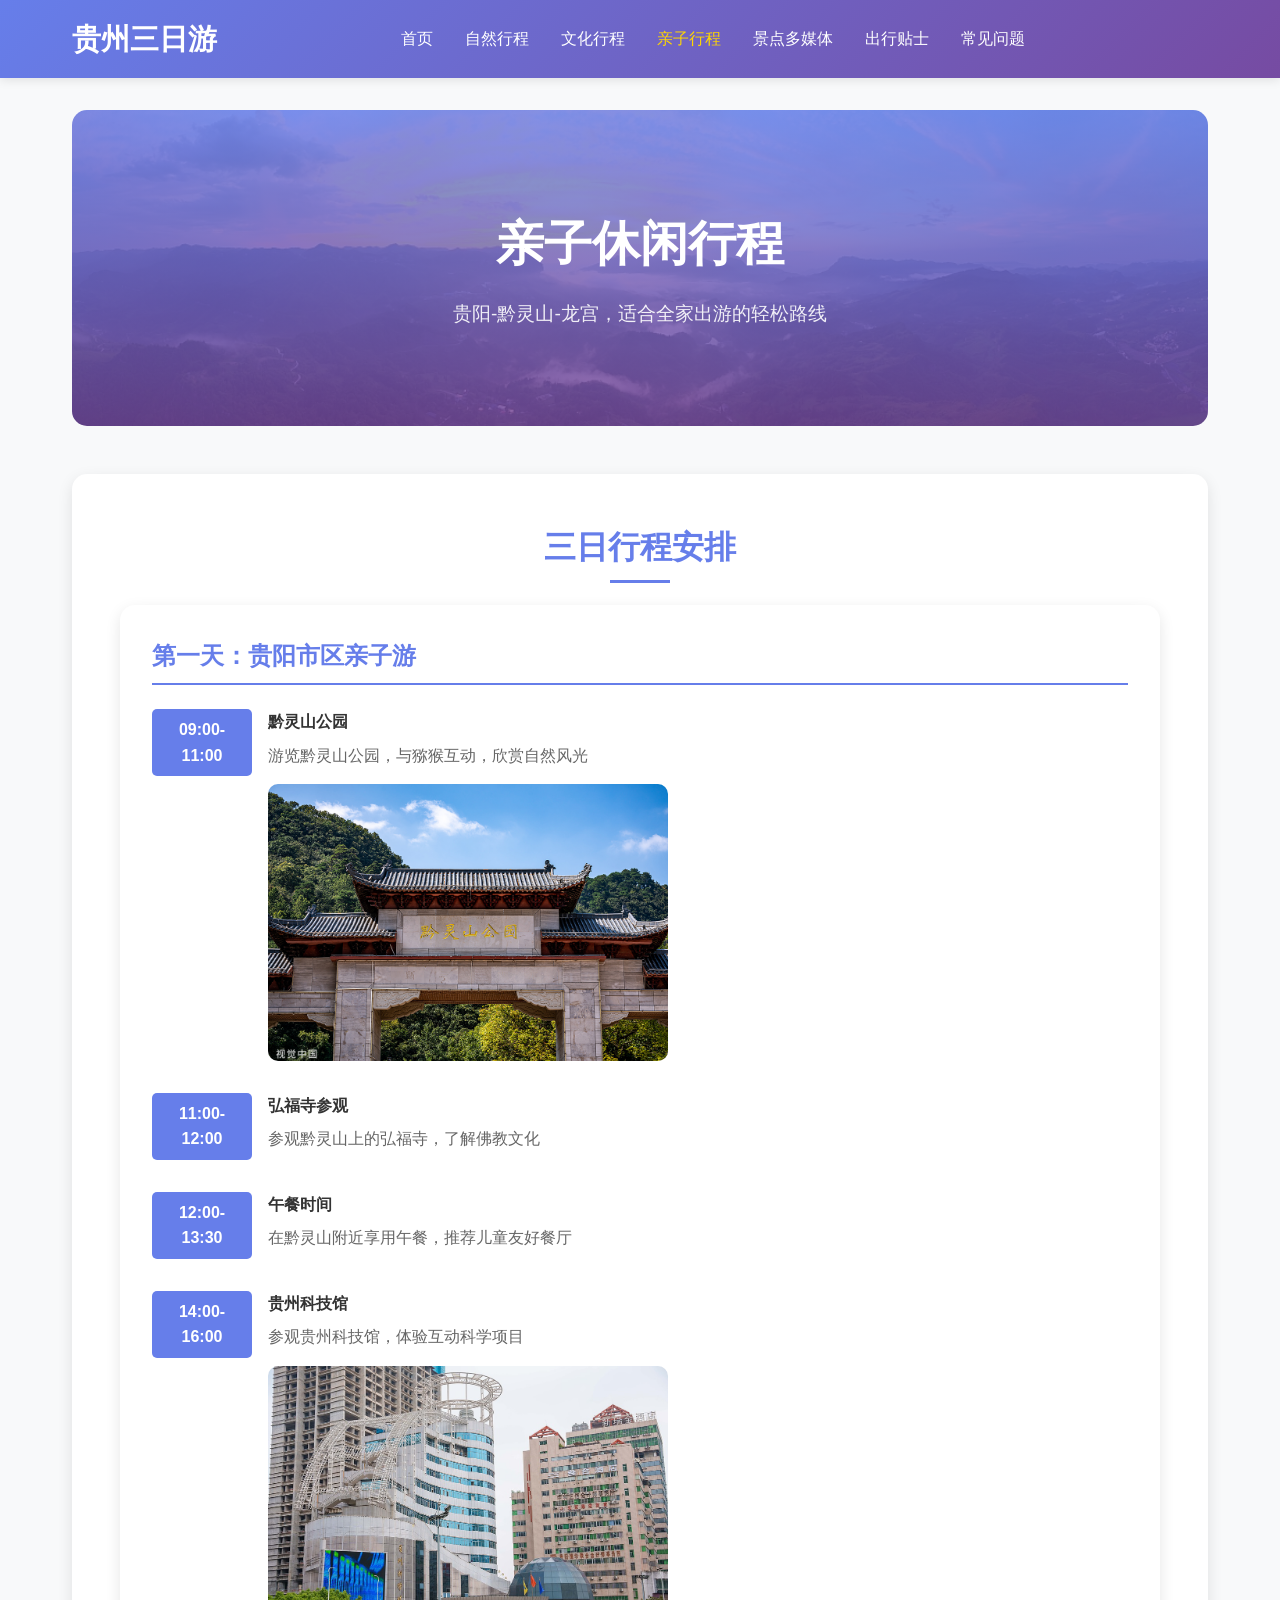
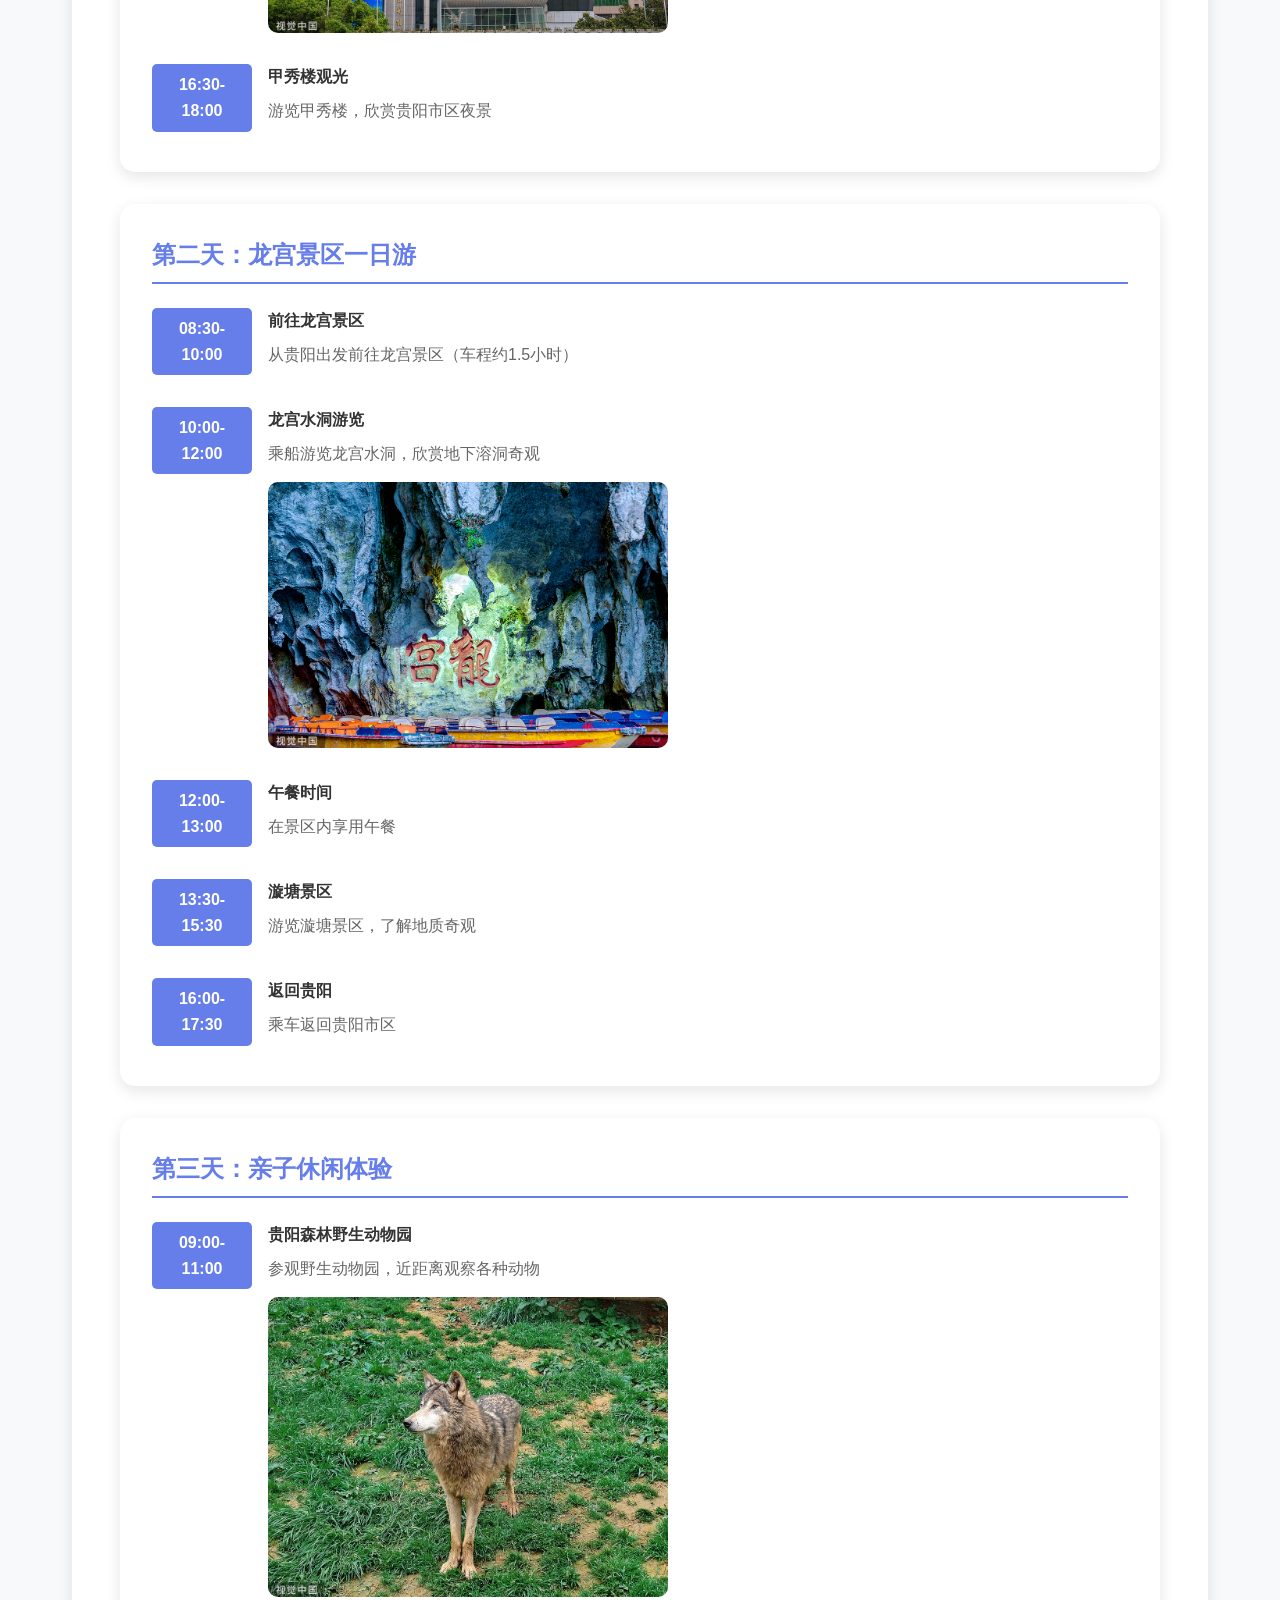
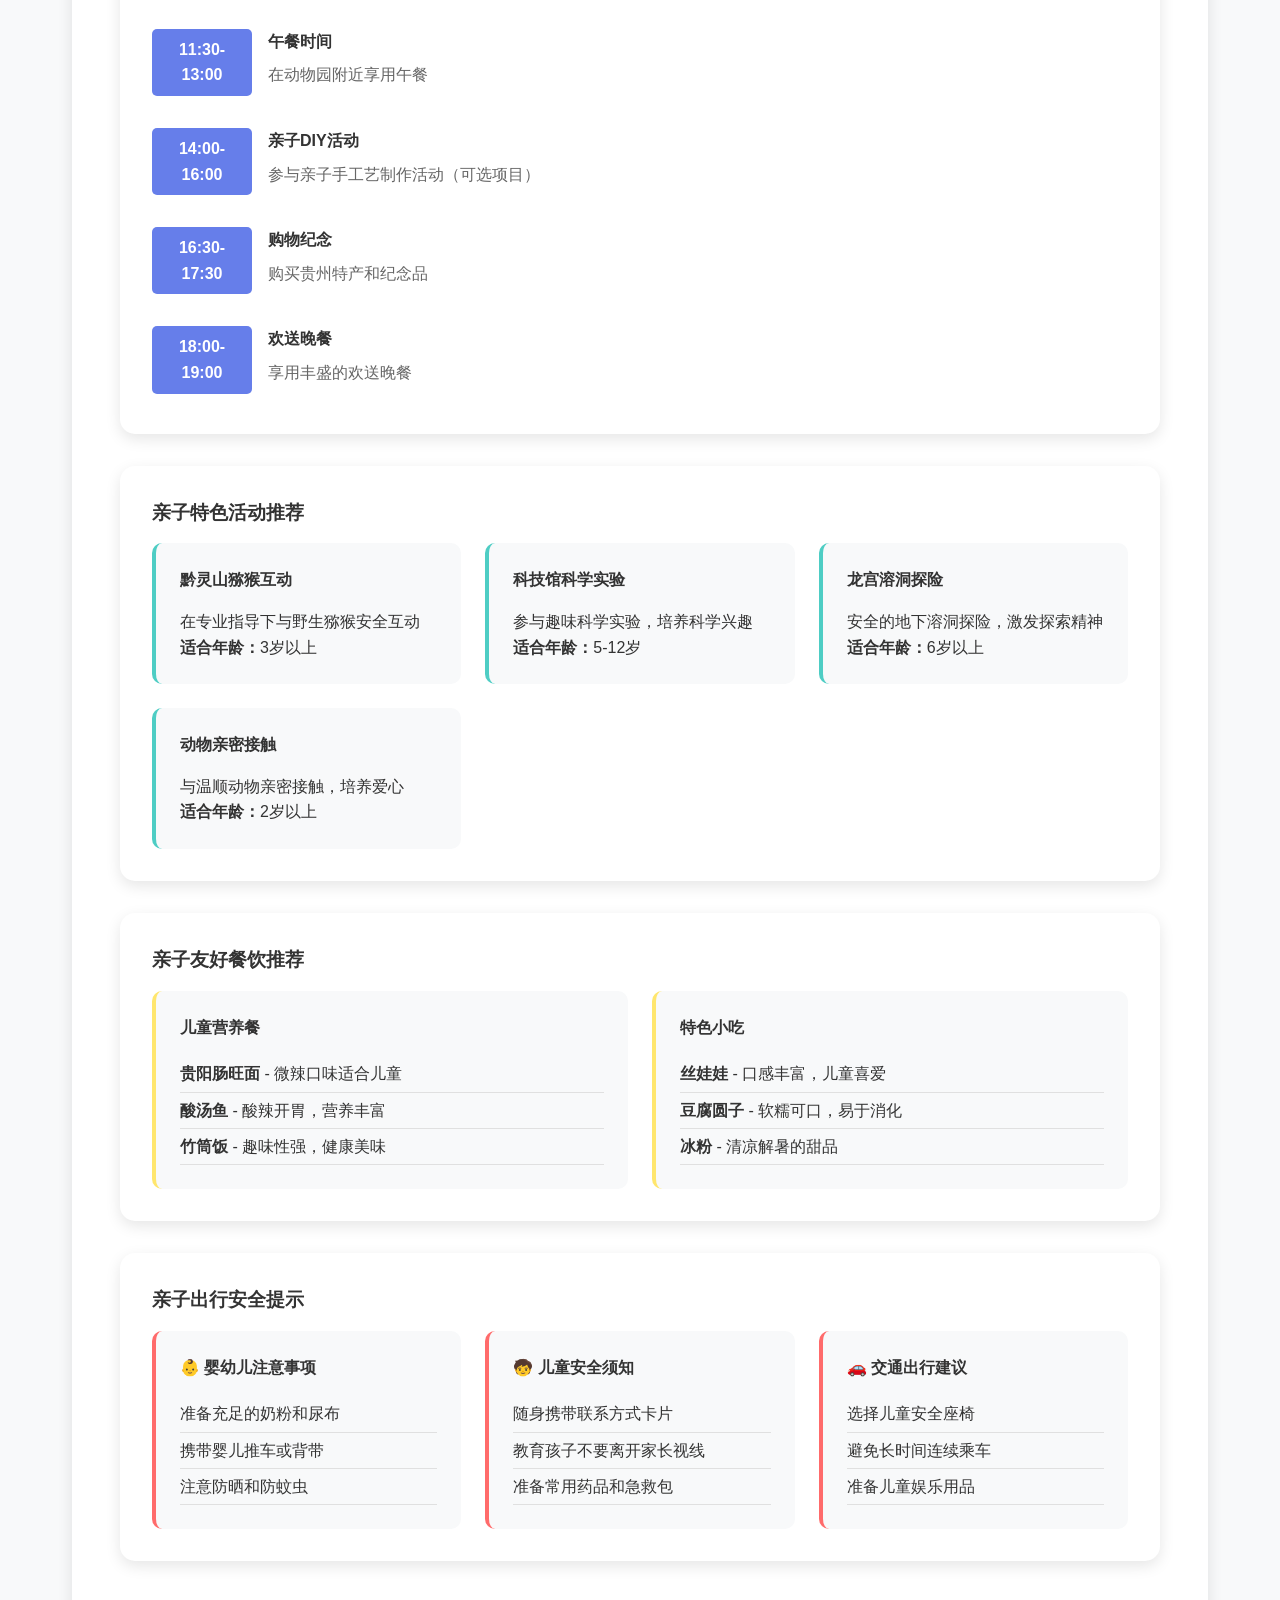
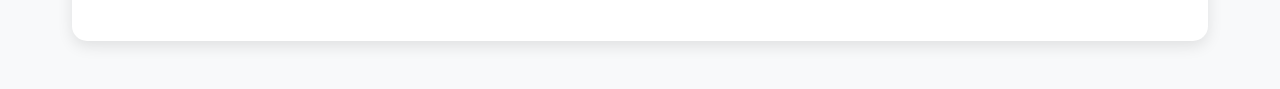
==== family.html @ ed93cd19 "Add files via upload" ====
<!DOCTYPE html>
<html lang="zh-CN">
<head>
    <meta charset="UTF-8">
    <meta name="viewport" content="width=device-width, initial-scale=1.0">
    <title>亲子休闲行程 - 贵州三日游</title>
    <link rel="stylesheet" href="css/style.css">
</head>
<body>
    <!-- 导航栏 -->
    <nav class="navbar">
        <div class="nav-container">
            <div class="nav-logo">
                <h1>贵州三日游</h1>
            </div>
            <ul class="nav-menu">
                <li><a href="index.html">首页</a></li>
                <li><a href="nature.html">自然行程</a></li>
                <li><a href="culture.html">文化行程</a></li>
                <li><a href="family.html" class="active">亲子行程</a></li>
                <li><a href="multimedia.html">景点多媒体</a></li>
                <li><a href="tips.html">出行贴士</a></li>
				<li><a href="faq.html">常见问题</a></li>
            </ul>
            <div class="hamburger">
                <span></span>
                <span></span>
                <span></span>
            </div>
        </div>
    </nav>

    <!-- 亲子行程内容 -->
    <main class="main-content">
        <section class="hero">
            <div class="hero-content">
                <h2>亲子休闲行程</h2>
                <p>贵阳-黔灵山-龙宫，适合全家出游的轻松路线</p>
            </div>
        </section>

        <section class="container">
            <h2 class="section-title">三日行程安排</h2>
            
            <!-- 第一天 -->
            <div class="tour-day">
                <h3>第一天：贵阳市区亲子游</h3>
                <div class="day-schedule">
                    <div class="schedule-item">
                        <div class="time">09:00-11:00</div>
                        <div class="activity">
                            <h4>黔灵山公园</h4>
                            <p>游览黔灵山公园，与猕猴互动，欣赏自然风光</p>
                            <img src="qianlingshan.jpg" alt="黔灵山公园" data-enlargeable data-caption="黔灵山公园 - 贵阳的城市绿肺，适合亲子互动">
                        </div>
                    </div>
                    <div class="schedule-item">
                        <div class="time">11:00-12:00</div>
                        <div class="activity">
                            <h4>弘福寺参观</h4>
                            <p>参观黔灵山上的弘福寺，了解佛教文化</p>
                        </div>
                    </div>
                    <div class="schedule-item">
                        <div class="time">12:00-13:30</div>
                        <div class="activity">
                            <h4>午餐时间</h4>
                            <p>在黔灵山附近享用午餐，推荐儿童友好餐厅</p>
                        </div>
                    </div>
                    <div class="schedule-item">
                        <div class="time">14:00-16:00</div>
                        <div class="activity">
                            <h4>贵州科技馆</h4>
                            <p>参观贵州科技馆，体验互动科学项目</p>
                            <img src="kejiguan.jpg" alt="贵州科技馆" data-enlargeable data-caption="贵州科技馆 - 寓教于乐的科学探索基地">
                        </div>
                    </div>
                    <div class="schedule-item">
                        <div class="time">16:30-18:00</div>
                        <div class="activity">
                            <h4>甲秀楼观光</h4>
                            <p>游览甲秀楼，欣赏贵阳市区夜景</p>
                        </div>
                    </div>
                </div>
            </div>

            <!-- 第二天 -->
            <div class="tour-day">
                <h3>第二天：龙宫景区一日游</h3>
                <div class="day-schedule">
                    <div class="schedule-item">
                        <div class="time">08:30-10:00</div>
                        <div class="activity">
                            <h4>前往龙宫景区</h4>
                            <p>从贵阳出发前往龙宫景区（车程约1.5小时）</p>
                        </div>
                    </div>
                    <div class="schedule-item">
                        <div class="time">10:00-12:00</div>
                        <div class="activity">
                            <h4>龙宫水洞游览</h4>
                            <p>乘船游览龙宫水洞，欣赏地下溶洞奇观</p>
                            <img src="longgong.jpg" alt="龙宫景区" data-enlargeable data-caption="龙宫景区 - 神秘的地下溶洞世界">
                        </div>
                    </div>
                    <div class="schedule-item">
                        <div class="time">12:00-13:00</div>
                        <div class="activity">
                            <h4>午餐时间</h4>
                            <p>在景区内享用午餐</p>
                        </div>
                    </div>
                    <div class="schedule-item">
                        <div class="time">13:30-15:30</div>
                        <div class="activity">
                            <h4>漩塘景区</h4>
                            <p>游览漩塘景区，了解地质奇观</p>
                        </div>
                    </div>
                    <div class="schedule-item">
                        <div class="time">16:00-17:30</div>
                        <div class="activity">
                            <h4>返回贵阳</h4>
                            <p>乘车返回贵阳市区</p>
                        </div>
                    </div>
                </div>
            </div>

            <!-- 第三天 -->
            <div class="tour-day">
                <h3>第三天：亲子休闲体验</h3>
                <div class="day-schedule">
                    <div class="schedule-item">
                        <div class="time">09:00-11:00</div>
                        <div class="activity">
                            <h4>贵阳森林野生动物园</h4>
                            <p>参观野生动物园，近距离观察各种动物</p>
                            <img src="dongwuyuan.jpg" alt="贵阳野生动物园" data-enlargeable data-caption="贵阳森林野生动物园 - 亲子互动的动物王国">
                        </div>
                    </div>
                    <div class="schedule-item">
                        <div class="time">11:30-13:00</div>
                        <div class="activity">
                            <h4>午餐时间</h4>
                            <p>在动物园附近享用午餐</p>
                        </div>
                    </div>
                    <div class="schedule-item">
                        <div class="time">14:00-16:00</div>
                        <div class="activity">
                            <h4>亲子DIY活动</h4>
                            <p>参与亲子手工艺制作活动（可选项目）</p>
                        </div>
                    </div>
                    <div class="schedule-item">
                        <div class="time">16:30-17:30</div>
                        <div class="activity">
                            <h4>购物纪念</h4>
                            <p>购买贵州特产和纪念品</p>
                        </div>
                    </div>
                    <div class="schedule-item">
                        <div class="time">18:00-19:00</div>
                        <div class="activity">
                            <h4>欢送晚餐</h4>
                            <p>享用丰盛的欢送晚餐</p>
                        </div>
                    </div>
                </div>
            </div>

            <!-- 亲子特色活动 -->
            <div class="family-activities">
                <h3>亲子特色活动推荐</h3>
                <div class="activity-grid">
                    <div class="activity-item">
                        <h4>黔灵山猕猴互动</h4>
                        <p>在专业指导下与野生猕猴安全互动</p>
                        <p><strong>适合年龄：</strong>3岁以上</p>
                    </div>
                    <div class="activity-item">
                        <h4>科技馆科学实验</h4>
                        <p>参与趣味科学实验，培养科学兴趣</p>
                        <p><strong>适合年龄：</strong>5-12岁</p>
                    </div>
                    <div class="activity-item">
                        <h4>龙宫溶洞探险</h4>
                        <p>安全的地下溶洞探险，激发探索精神</p>
                        <p><strong>适合年龄：</strong>6岁以上</p>
                    </div>
                    <div class="activity-item">
                        <h4>动物亲密接触</h4>
                        <p>与温顺动物亲密接触，培养爱心</p>
                        <p><strong>适合年龄：</strong>2岁以上</p>
                    </div>
                </div>
            </div>

            <!-- 餐饮推荐 -->
            <div class="food-recommendations">
                <h3>亲子友好餐饮推荐</h3>
                <div class="food-grid">
                    <div class="food-item">
                        <h4>儿童营养餐</h4>
                        <ul>
                            <li><strong>贵阳肠旺面</strong> - 微辣口味适合儿童</li>
                            <li><strong>酸汤鱼</strong> - 酸辣开胃，营养丰富</li>
                            <li><strong>竹筒饭</strong> - 趣味性强，健康美味</li>
                        </ul>
                    </div>
                    <div class="food-item">
                        <h4>特色小吃</h4>
                        <ul>
                            <li><strong>丝娃娃</strong> - 口感丰富，儿童喜爱</li>
                            <li><strong>豆腐圆子</strong> - 软糯可口，易于消化</li>
                            <li><strong>冰粉</strong> - 清凉解暑的甜品</li>
                        </ul>
                    </div>
                </div>
            </div>

            <!-- 安全提示 -->
            <div class="safety-tips">
                <h3>亲子出行安全提示</h3>
                <div class="tips-grid">
                    <div class="tip-item">
                        <h4>👶 婴幼儿注意事项</h4>
                        <ul>
                            <li>准备充足的奶粉和尿布</li>
                            <li>携带婴儿推车或背带</li>
                            <li>注意防晒和防蚊虫</li>
                        </ul>
                    </div>
                    <div class="tip-item">
                        <h4>🧒 儿童安全须知</h4>
                        <ul>
                            <li>随身携带联系方式卡片</li>
                            <li>教育孩子不要离开家长视线</li>
                            <li>准备常用药品和急救包</li>
                        </ul>
                    </div>
                    <div class="tip-item">
                        <h4>🚗 交通出行建议</h4>
                        <ul>
                            <li>选择儿童安全座椅</li>
                            <li>避免长时间连续乘车</li>
                            <li>准备儿童娱乐用品</li>
                        </ul>
                    </div>
                </div>
            </div>
        </section>
    </main>

    <script src="js/script.js"></script>

    <style>
        .tour-day {
            background: white;
            margin: 2rem 0;
            padding: 2rem;
            border-radius: 15px;
            box-shadow: 0 5px 15px rgba(0,0,0,0.1);
        }
        
        .tour-day h3 {
            color: #667eea;
            margin-bottom: 1.5rem;
            font-size: 1.5rem;
            border-bottom: 2px solid #667eea;
            padding-bottom: 0.5rem;
        }
        
        .day-schedule {
            display: grid;
            gap: 1.5rem;
        }
        
        .schedule-item {
            display: grid;
            grid-template-columns: 100px 1fr;
            gap: 1rem;
            align-items: start;
        }
        
        .time {
            background: #667eea;
            color: white;
            padding: 0.5rem;
            border-radius: 5px;
            text-align: center;
            font-weight: bold;
        }
        
        .activity h4 {
            color: #333;
            margin-bottom: 0.5rem;
        }
        
        .activity p {
            color: #666;
            line-height: 1.6;
            margin-bottom: 1rem;
        }
        
        .activity img {
            width: 100%;
            max-width: 400px;
            border-radius: 10px;
            cursor: pointer;
        }
        
        .family-activities, .food-recommendations, .safety-tips {
            background: white;
            margin: 2rem 0;
            padding: 2rem;
            border-radius: 15px;
            box-shadow: 0 5px 15px rgba(0,0,0,0.1);
        }
        
        .activity-grid, .food-grid, .tips-grid {
            display: grid;
            grid-template-columns: repeat(auto-fit, minmax(280px, 1fr));
            gap: 1.5rem;
            margin-top: 1rem;
        }
        
        .activity-item {
            background: #f8f9fa;
            padding: 1.5rem;
            border-radius: 10px;
            border-left: 4px solid #4ecdc4;
        }
        
        .food-item {
            background: #f8f9fa;
            padding: 1.5rem;
            border-radius: 10px;
            border-left: 4px solid #ffe66d;
        }
        
        .tip-item {
            background: #f8f9fa;
            padding: 1.5rem;
            border-radius: 10px;
            border-left: 4px solid #ff6b6b;
        }
        
        .activity-item h4, .food-item h4, .tip-item h4 {
            color: #333;
            margin-bottom: 1rem;
        }
        
        .food-item ul, .tip-item ul {
            list-style: none;
            padding-left: 0;
        }
        
        .food-item li, .tip-item li {
            padding: 0.3rem 0;
            border-bottom: 1px solid #e0e0e0;
        }
        
        @media (max-width: 768px) {
            .schedule-item {
                grid-template-columns: 1fr;
            }
            
            .time {
                width: 100px;
            }
            
            .activity-grid, .food-grid, .tips-grid {
                grid-template-columns: 1fr;
            }
        }
    </style>
</body>
</html>
---- css/style.css ----
/* 基础样式重置 */
* {
    margin: 0;
    padding: 0;
    box-sizing: border-box;
}

body {
    font-family: 'Microsoft YaHei', Arial, sans-serif;
    line-height: 1.6;
    color: #333;
    background-color: #f8f9fa;
}

/* 导航栏样式 */
.navbar {
    background: linear-gradient(135deg, #667eea 0%, #764ba2 100%);
    padding: 1rem 0;
    box-shadow: 0 2px 10px rgba(0,0,0,0.1);
    position: sticky;
    top: 0;
    z-index: 1000;
}

.nav-container {
    max-width: 1200px;
    margin: 0 auto;
    padding: 0 2rem;
    display: flex;
    justify-content: space-between;
    align-items: center;
}

.nav-logo h1 {
    color: white;
    font-size: 1.8rem;
    font-weight: bold;
}

.nav-menu {
    display: flex;
    list-style: none;
    gap: 2rem;
}

.nav-menu a {
    color: white;
    text-decoration: none;
    font-size: 1rem;
    transition: color 0.3s ease;
}

.nav-menu a:hover,
.nav-menu a.active {
    color: #ffd700;
}

.nav-toggle {
    display: none;
    flex-direction: column;
    cursor: pointer;
}

.nav-toggle span {
    width: 25px;
    height: 3px;
    background: white;
    margin: 3px 0;
    transition: 0.3s;
}

/* 主内容区域 */
.main-content {
    max-width: 1200px;
    margin: 0 auto;
    padding: 0 2rem;
}

.hero {
    background: linear-gradient(rgba(102, 126, 234, 0.8), rgba(118, 75, 162, 0.8)), 
                url('hero-bg.jpg') center/cover;
    color: white;
    text-align: center;
    padding: 6rem 0;
    margin-bottom: 3rem;
    border-radius: 15px;
    margin-top: 2rem;
}

.hero h2 {
    font-size: 3rem;
    margin-bottom: 1rem;
    font-weight: bold;
}

.hero p {
    font-size: 1.2rem;
    opacity: 0.9;
}

/* 容器样式 */
.container {
    background: white;
    border-radius: 15px;
    padding: 3rem;
    box-shadow: 0 5px 15px rgba(0,0,0,0.1);
    margin-bottom: 3rem;
}

.section-title {
    color: #667eea;
    font-size: 2rem;
    margin-bottom: 2rem;
    text-align: center;
    position: relative;
}

.section-title::after {
    content: '';
    position: absolute;
    bottom: -10px;
    left: 50%;
    transform: translateX(-50%);
    width: 60px;
    height: 3px;
    background: #667eea;
}

/* 景点详情页面专用样式 */
.attraction-intro {
    margin: 3rem 0;
}

.intro-content {
    display: grid;
    grid-template-columns: 2fr 1fr;
    gap: 3rem;
    align-items: start;
}

.intro-text p {
    font-size: 1rem;
    line-height: 1.8;
    color: #666;
    margin-bottom: 1.5rem;
}

.quick-info {
    background: #f8f9fa;
    padding: 1.5rem;
    border-radius: 10px;
    margin-top: 2rem;
}

.info-item {
    margin-bottom: 1rem;
    padding-bottom: 1rem;
    border-bottom: 1px solid #e0e0e0;
}

.info-item:last-child {
    margin-bottom: 0;
    border-bottom: none;
}

.info-label {
    font-weight: bold;
    color: #333;
    min-width: 120px;
    display: inline-block;
}

.info-value {
    color: #667eea;
}

.intro-image img {
    width: 100%;
    border-radius: 10px;
    box-shadow: 0 5px 15px rgba(0,0,0,0.1);
}

.attraction-features {
    margin: 3rem 0;
}

.features-grid {
    display: grid;
    grid-template-columns: repeat(auto-fit, minmax(300px, 1fr));
    gap: 2rem;
    margin-top: 2rem;
}

.feature-item {
    background: white;
    padding: 2rem;
    border-radius: 15px;
    box-shadow: 0 5px 15px rgba(0,0,0,0.1);
    text-align: center;
}

.feature-item img {
    width: 100%;
    height: 200px;
    object-fit: cover;
    border-radius: 10px;
    margin-bottom: 1rem;
}

.feature-item h3 {
    color: #667eea;
    margin-bottom: 1rem;
}

.feature-item p {
    color: #666;
    line-height: 1.6;
}

.attraction-guide {
    margin: 3rem 0;
}

.guide-content {
    display: grid;
    grid-template-columns: repeat(auto-fit, minmax(350px, 1fr));
    gap: 2rem;
    margin-top: 2rem;
}

.guide-section {
    background: white;
    padding: 2rem;
    border-radius: 15px;
    box-shadow: 0 5px 15px rgba(0,0,0,0.1);
}

.guide-section h3 {
    color: #667eea;
    margin-bottom: 1.5rem;
    font-size: 1.2rem;
}

.guide-section ol,
.guide-section ul {
    padding-left: 1.5rem;
}

.guide-section li {
    margin-bottom: 0.8rem;
    line-height: 1.6;
    color: #666;
}

.attraction-transport,
.attraction-seasons,
.attraction-nearby {
    margin: 3rem 0;
}

.transport-grid,
.seasons-grid,
.nearby-grid {
    display: grid;
    grid-template-columns: repeat(auto-fit, minmax(300px, 1fr));
    gap: 2rem;
    margin-top: 2rem;
}

.transport-item,
.season-item,
.nearby-item {
    background: white;
    padding: 2rem;
    border-radius: 15px;
    box-shadow: 0 5px 15px rgba(0,0,0,0.1);
}

.transport-item h3,
.season-item h3,
.nearby-item h3 {
    color: #667eea;
    margin-bottom: 1rem;
}

.transport-item ul,
.season-item p,
.nearby-item p {
    color: #666;
    line-height: 1.6;
}

.season-item p {
    margin-bottom: 0.8rem;
}

/* 响应式设计 */
@media (max-width: 768px) {
    .nav-menu {
        display: none;
        flex-direction: column;
        position: absolute;
        top: 100%;
        left: 0;
        width: 100%;
        background: #667eea;
        padding: 1rem 0;
    }
    
    .nav-menu.active {
        display: flex;
    }
    
    .nav-toggle {
        display: flex;
    }
    
    .hero h2 {
        font-size: 2rem;
    }
    
    .hero p {
        font-size: 1rem;
    }
    
    .container {
        padding: 2rem 1rem;
    }
    
    .intro-content {
        grid-template-columns: 1fr;
    }
    
    .features-grid,
    .guide-content,
    .transport-grid,
    .seasons-grid,
    .nearby-grid {
        grid-template-columns: 1fr;
    }
    
    .feature-item,
    .guide-section,
    .transport-item,
    .season-item,
    .nearby-item {
        padding: 1.5rem;
    }
}

/* 图片放大功能 */
img[data-enlargeable] {
    cursor: zoom-in;
}
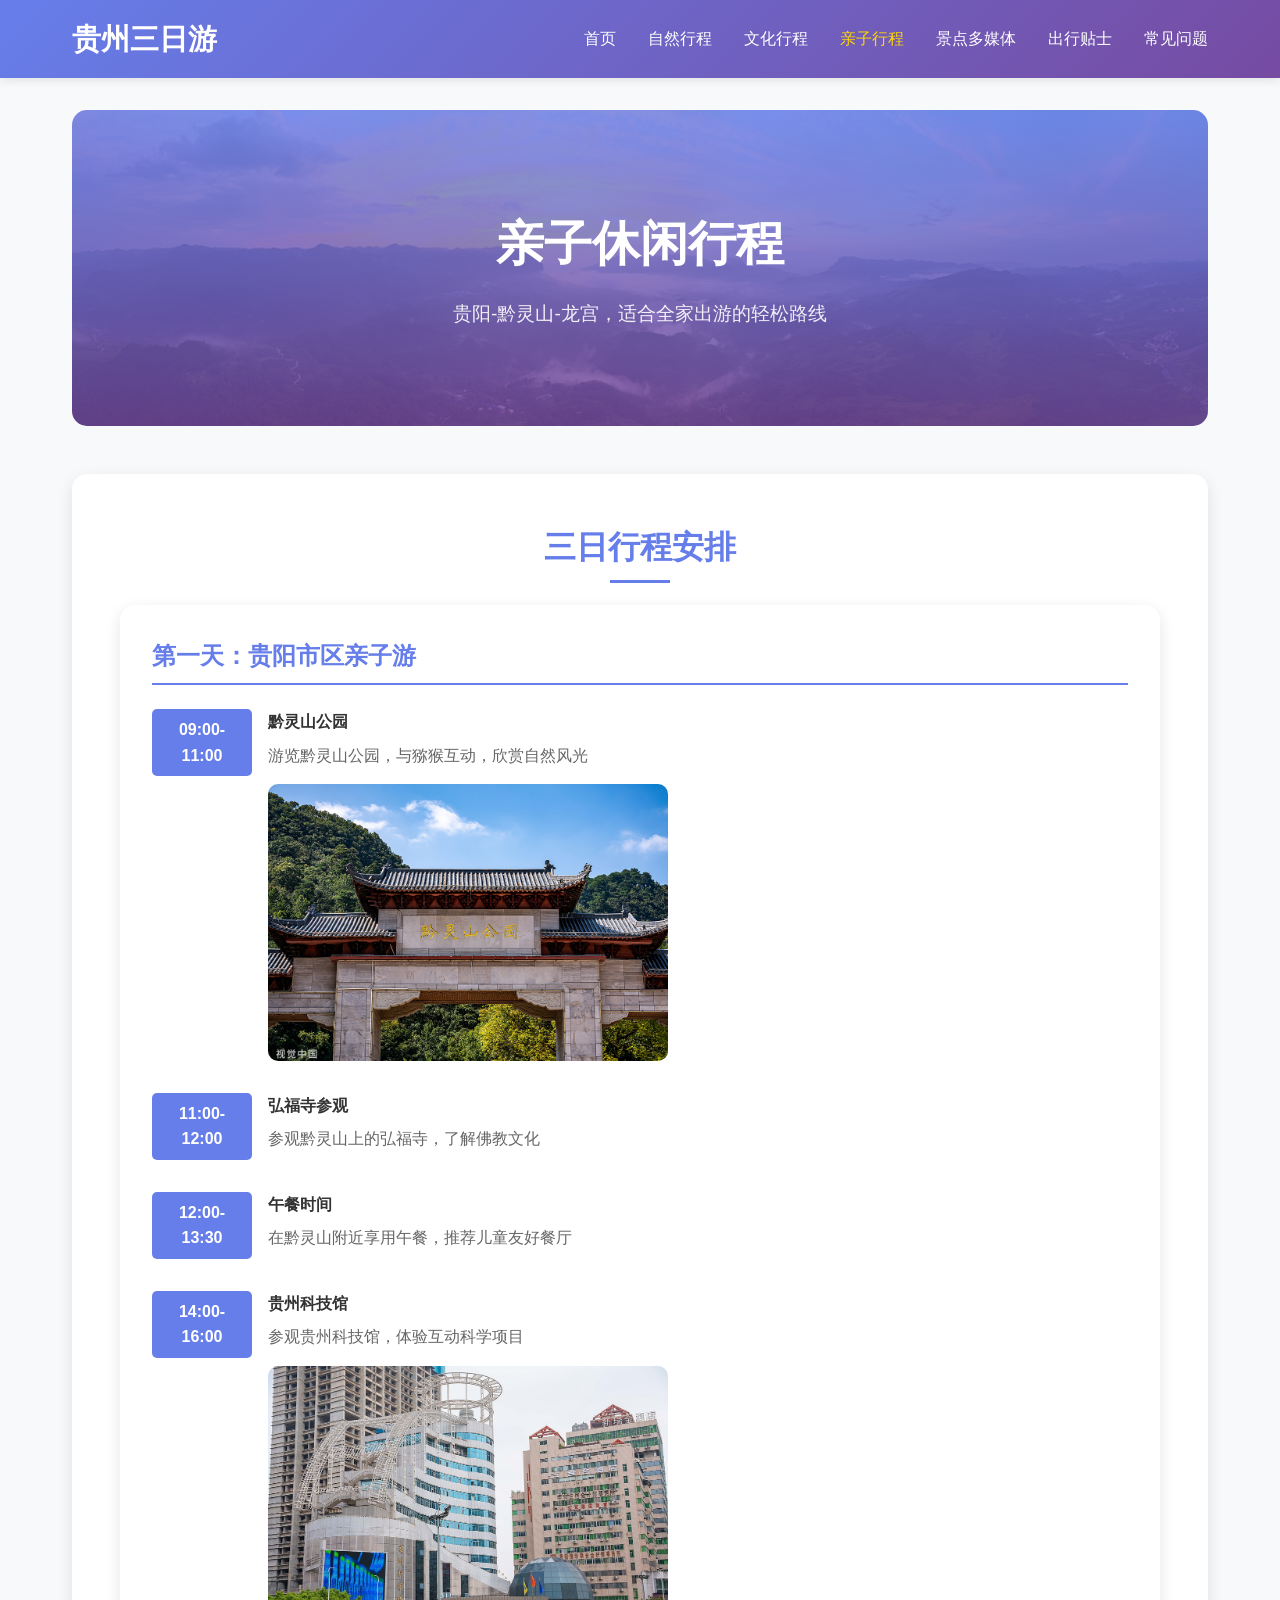
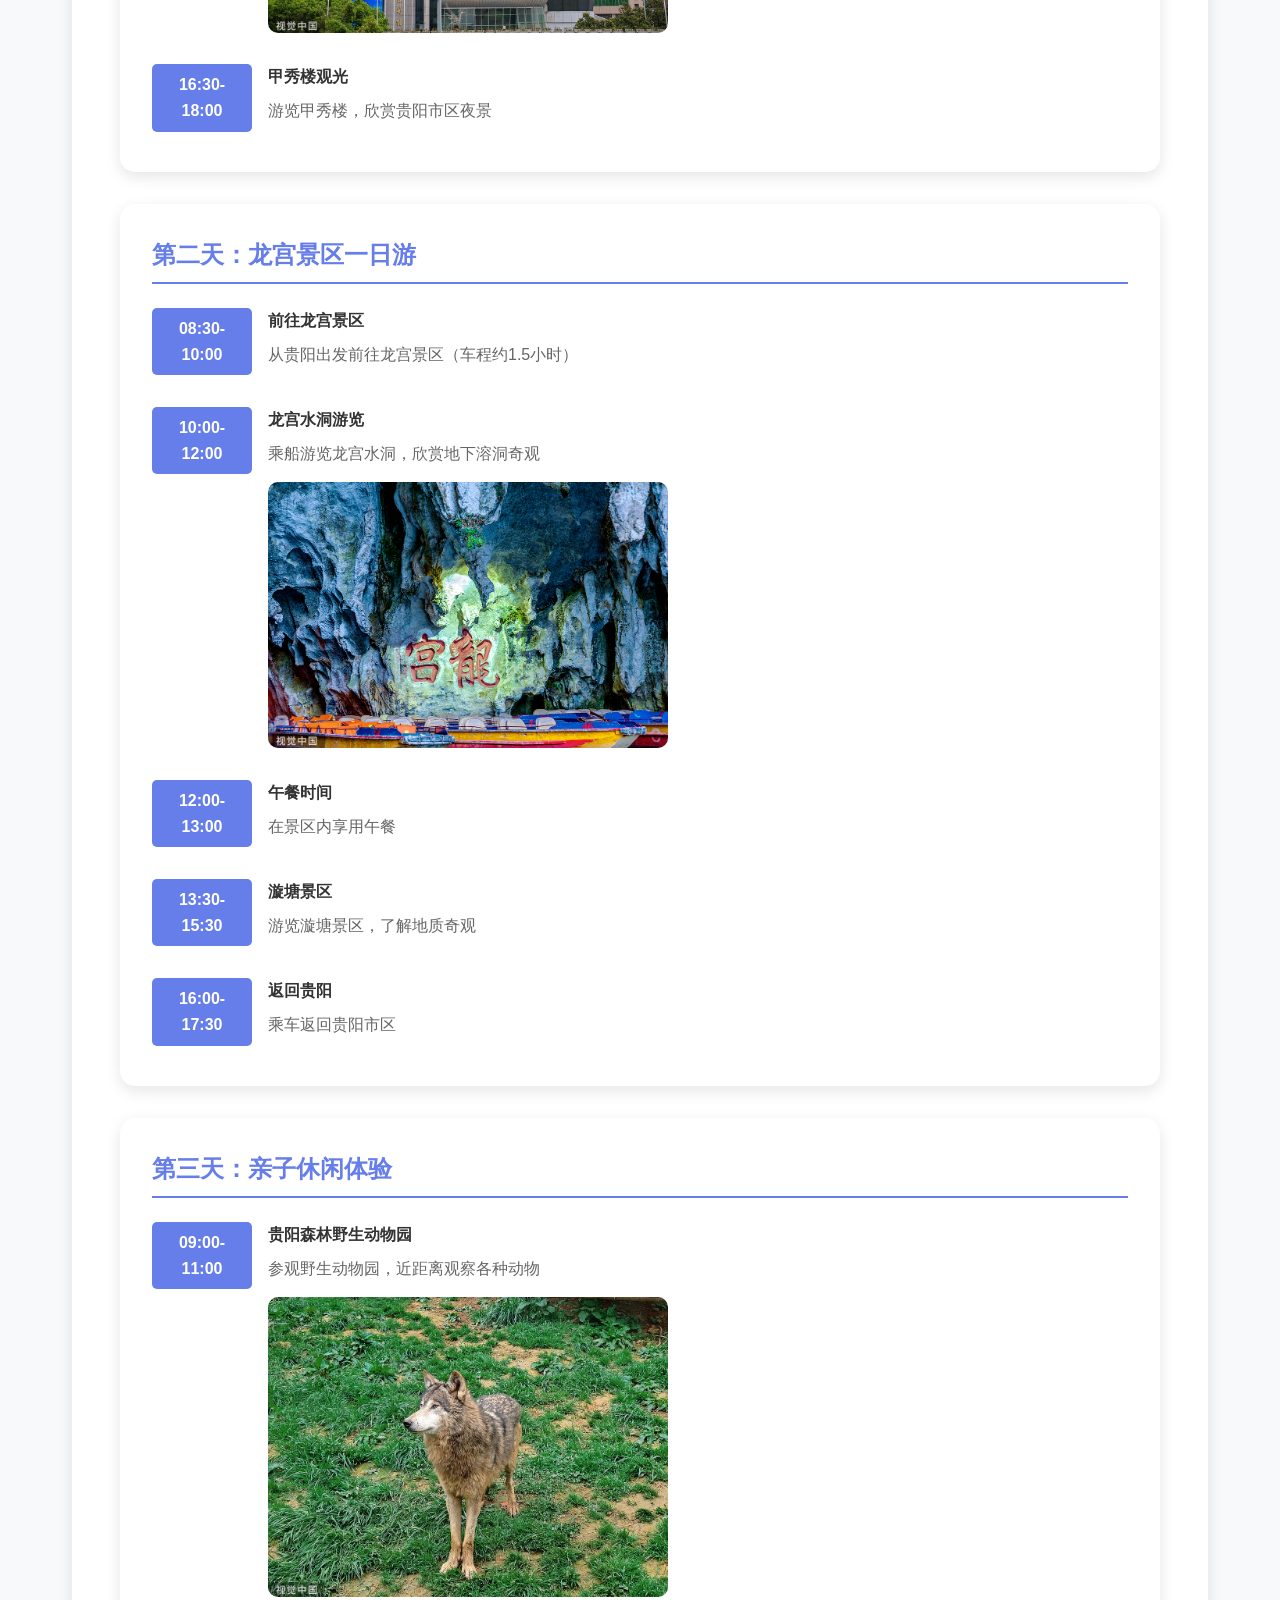
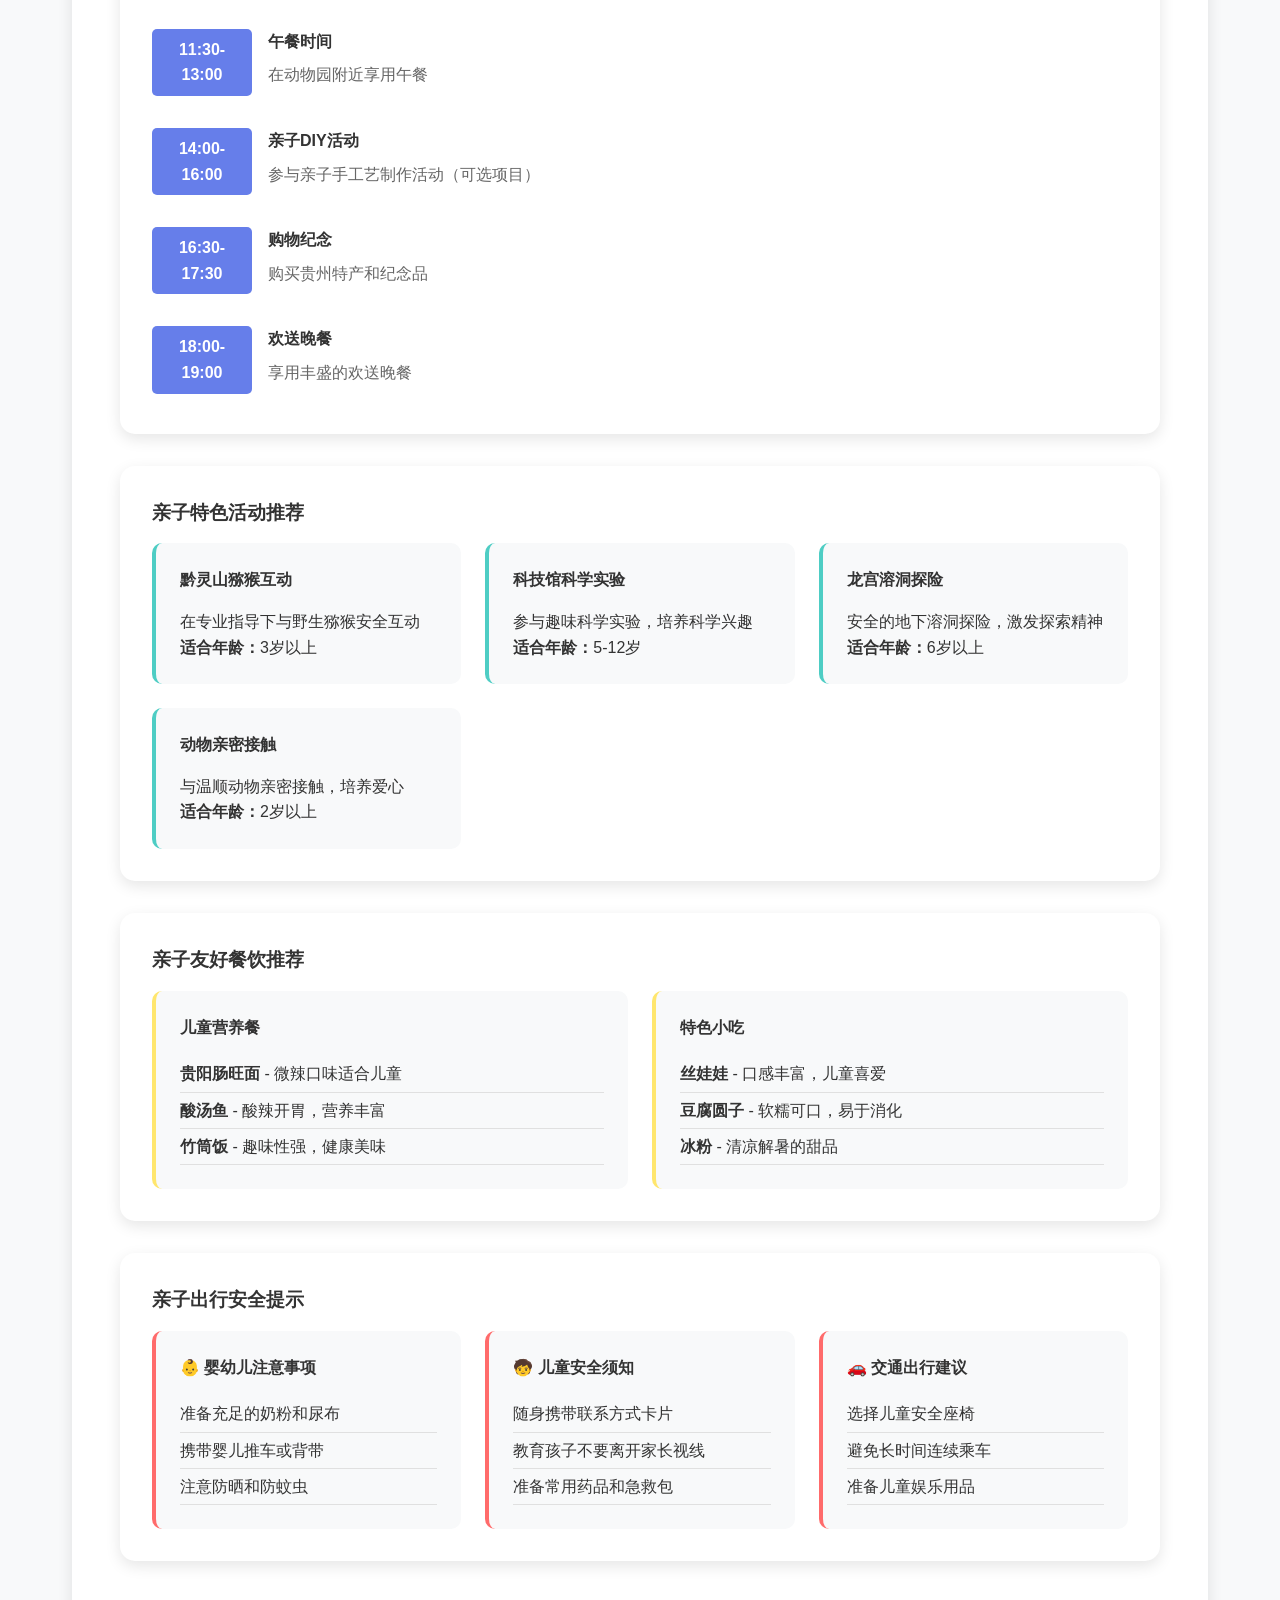
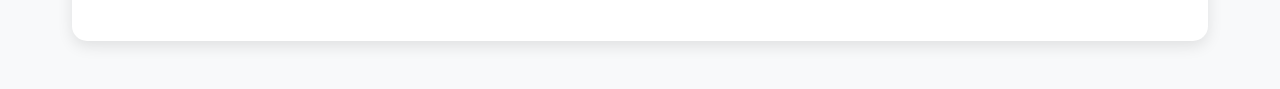
==== commit 097a083e: "Update family.html" ====
--- a/family.html
+++ b/family.html
@@ -22,7 +22,7 @@
                 <li><a href="tips.html">出行贴士</a></li>
 				<li><a href="faq.html">常见问题</a></li>
             </ul>
-            <div class="hamburger">
+            <div class="nav-toggle">
                 <span></span>
                 <span></span>
                 <span></span>
@@ -379,4 +379,4 @@
         }
     </style>
 </body>
-</html>+</html>
